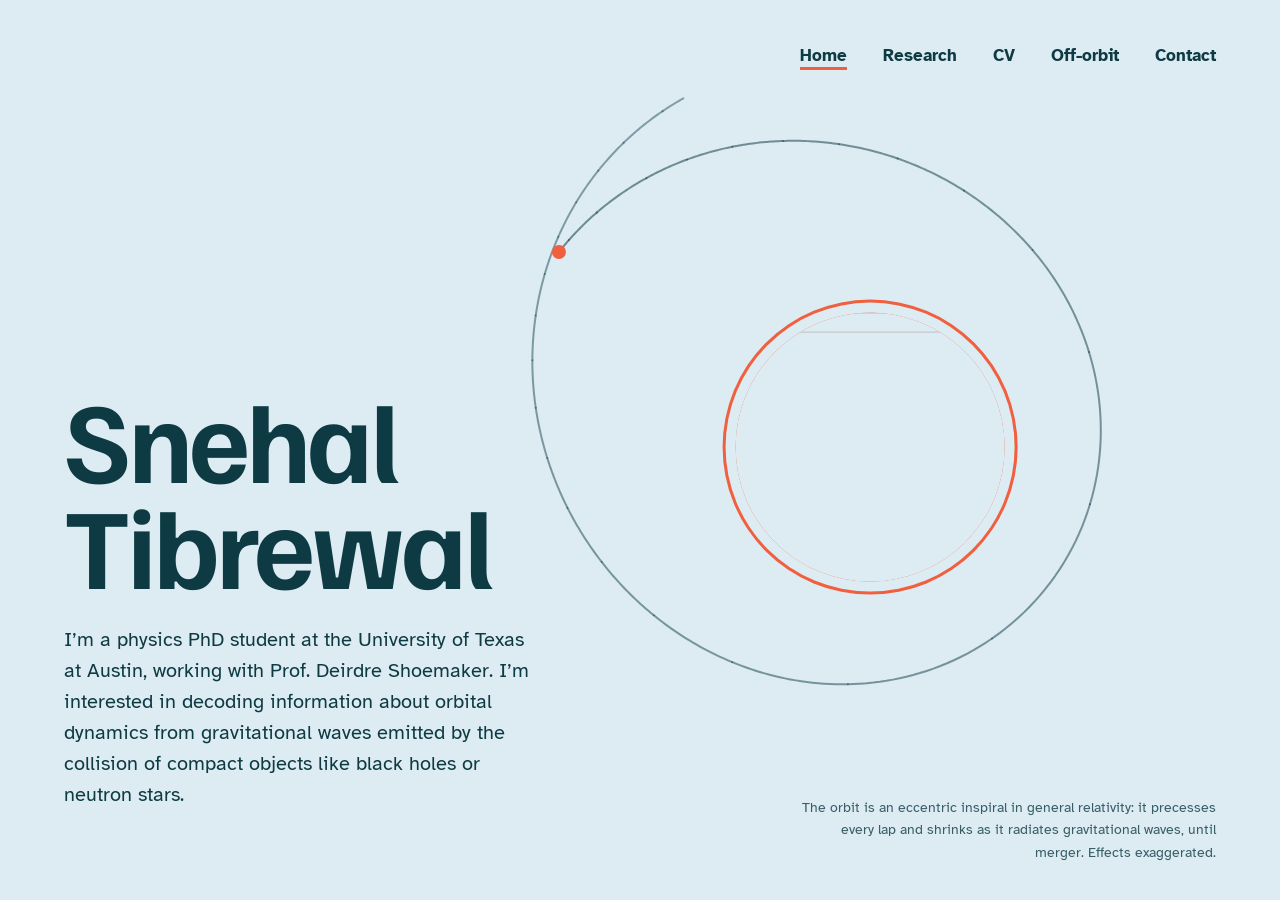
==== index.html @ 032bf4f5 "Add files via upload" ====
<!DOCTYPE html>
<html lang="en">
<head>
  <meta charset="utf-8">
  <meta name="viewport" content="width=device-width, initial-scale=1">
  <title>Snehal Tibrewal | Gravitational-wave physicist</title>
  <meta name="description" content="Snehal Tibrewal is a physics PhD student at UT Austin and LVK member working on gravitational-wave data analysis: eccentric orbits, Bayesian inference, and numerical-relativity waveform systematics.">
  <link rel="canonical" href="https://snehaltibrewal.github.io/">
  <meta property="og:title" content="Snehal Tibrewal | Gravitational-wave physicist">
  <meta property="og:description" content="Snehal Tibrewal is a physics PhD student at UT Austin and LVK member working on gravitational-wave data analysis: eccentric orbits, Bayesian inference, and numerical-relativity waveform systematics.">
  <meta property="og:url" content="https://snehaltibrewal.github.io/">
  <meta property="og:type" content="website">
  <meta property="og:image" content="https://snehaltibrewal.github.io/images/snehal.jpg">
  <link rel="icon" href="data:image/svg+xml,<svg xmlns='http://www.w3.org/2000/svg' viewBox='0 0 32 32'><rect width='32' height='32' rx='8' fill='%23DDEBF3'/><ellipse cx='15' cy='16' rx='12' ry='8' fill='none' stroke='%230E3B43' stroke-width='2.5' transform='rotate(-20 16 16)'/><circle cx='12' cy='17' r='4' fill='%230E3B43'/><circle cx='25' cy='10' r='3.2' fill='%23F0603F'/></svg>">
  <link rel="preconnect" href="https://fonts.googleapis.com">
  <link rel="preconnect" href="https://fonts.gstatic.com" crossorigin>
  <link href="https://fonts.googleapis.com/css2?family=Familjen+Grotesk:wght@500;700&family=Atkinson+Hyperlegible:ital,wght@0,400;0,700;1,400&display=swap" rel="stylesheet">
  <link rel="stylesheet" href="style.css">
  <script type="application/ld+json">
  {
    "@context": "https://schema.org",
    "@type": "Person",
    "name": "Snehal Tibrewal",
    "jobTitle": "PhD student in physics",
    "image": "https://snehaltibrewal.github.io/images/snehal.jpg",
    "affiliation": [
      { "@type": "CollegeOrUniversity", "name": "The University of Texas at Austin", "department": "Department of Physics" },
      { "@type": "Organization", "name": "LIGO–Virgo–KAGRA Collaboration" }
    ],
    "address": { "@type": "PostalAddress", "addressLocality": "Austin", "addressRegion": "TX" },
    "knowsAbout": ["Gravitational waves", "Bayesian inference", "Parameter estimation", "Orbital eccentricity", "Numerical relativity", "Waveform systematics"],
    "url": "https://snehaltibrewal.github.io/",
    "sameAs": [
      "https://scholar.google.com/citations?user=2z5o5YIAAAAJ",
      "https://inspirehep.net/authors/3115386",
      "https://orcid.org/0000-0003-4159-8291",
      "https://github.com/SnehalTibrewal"
    ]
  }
  </script>
</head>
<body class="home">
  <a class="skip" href="#main">Skip to content</a>
  <header class="top">
    <nav class="nav" aria-label="Pages">
      <a href="index.html" aria-current="page">Home</a>
      <a href="research.html">Research</a>
      <a href="cv.html">CV</a>
      <a href="off-orbit.html">Off-orbit</a>
      <a href="contact.html">Contact</a>
    </nav>
  </header>
  <main id="main" class="landing">
    <div class="stage" aria-hidden="true">
      <canvas id="orbit-canvas"></canvas>
      <img class="portrait" src="images/snehal.jpg" alt="" width="640" height="800">
    </div>
    <div class="intro">
      <h1>Snehal<br>Tibrewal</h1>
      <p>I’m a physics PhD student at the University of Texas at Austin, working with Prof. Deirdre Shoemaker. I’m interested in decoding information about orbital dynamics from gravitational waves emitted by the collision of compact objects like black holes or neutron stars.</p>
    </div>
    <p class="orbit-note">The orbit is an eccentric inspiral in general relativity: it precesses every lap and shrinks as it radiates gravitational waves, until merger. Effects exaggerated.</p>
  </main>
  <footer class="foot">
    <p>Snehal Tibrewal, The University of Texas at Austin. Hosted on GitHub Pages, no trackers.</p>
  </footer>
  <script src="orbit.js" defer></script>
</body>
</html>
---- style.css ----
/* =========================================================
   Colours and fonts. Change these to restyle the whole site.
   ========================================================= */
:root {
  --bg: #DDEBF3;      /* sky: page background */
  --ink: #0E3B43;     /* deep teal: text */
  --accent: #F0603F;  /* coral: rings, dots, underlines (decoration only) */
  --hover: #B8381E;   /* darker coral: link hover, readable on sky */
  --rule: rgba(14, 59, 67, 0.15);

  --display: "Familjen Grotesk", "Avenir Next", system-ui, sans-serif;
  --body: "Atkinson Hyperlegible", "Segoe UI", system-ui, sans-serif;

  --pad: clamp(1.25rem, 5vw, 4.5rem);
}

*, *::before, *::after { box-sizing: border-box; }
html { -webkit-text-size-adjust: 100%; }
body {
  margin: 0;
  background: var(--bg);
  color: var(--ink);
  font-family: var(--body);
  font-size: 1.125rem;
  line-height: 1.6;
  overflow-x: clip;
  min-height: 100svh;
  display: flex; flex-direction: column;
}
body > main { flex: 1 0 auto; }
img { max-width: 100%; }
a { color: var(--ink); text-underline-offset: 0.18em; }
a:hover { color: var(--hover); }
:focus-visible { outline: 3px solid var(--accent); outline-offset: 3px; border-radius: 3px; }

.skip { position: absolute; left: 1rem; top: -4rem; background: var(--ink); color: var(--bg); padding: 0.5rem 1rem; z-index: 10; }
.skip:focus { top: 1rem; }

/* ---------- Header and navigation ---------- */
.top {
  position: relative; z-index: 3;
  display: flex; flex-wrap: wrap; align-items: baseline; justify-content: space-between;
  gap: 0.75rem 2rem;
  padding: 2.25rem var(--pad) 0;
}
.home .top { justify-content: flex-end; }
.name-link {
  font-family: var(--display); font-weight: 700; font-size: 1.375rem;
  text-decoration: none;
}
.nav { display: flex; flex-wrap: wrap; gap: 0.5rem 2.25rem; font-weight: 700; font-size: 1.0625rem; }
.nav a { text-decoration: none; padding: 0.35rem 0; }
.nav a[aria-current="page"] {
  text-decoration: underline; text-decoration-color: var(--accent);
  text-decoration-thickness: 3px; text-underline-offset: 6px;
}

/* ---------- Landing page ---------- */
.landing {
  position: relative;
  min-height: 100svh;
  margin-top: -5rem;           /* let the stage run under the header */
}
.stage {
  position: absolute; top: 0; right: 0; bottom: 0; width: 64%;
  pointer-events: none;
}
.stage canvas { position: absolute; inset: 0; width: 100%; height: 100%; }
.portrait {
  position: absolute; left: 50%; top: 50%;
  width: clamp(200px, 21vw, 300px); height: auto; aspect-ratio: 1;
  transform: translate(-50%, -50%);
  border-radius: 50%; object-fit: cover; object-position: 50% 25%;
  box-shadow: 0 0 0 10px var(--bg), 0 0 0 13px var(--accent);
}
.intro {
  position: absolute; left: var(--pad); bottom: clamp(3rem, 10vh, 6rem);
  z-index: 2; max-width: 37rem;
}
.intro h1 {
  margin: 0 0 1.75rem;
  font-family: var(--display); font-weight: 700;
  font-size: clamp(3.5rem, 9vw, 8rem); line-height: 0.92; letter-spacing: -0.03em;
}
.intro p { margin: 0; font-size: 1.25rem; line-height: 1.55; max-width: 30rem; }
.orbit-note {
  position: absolute; right: var(--pad); bottom: 2.25rem; z-index: 2;
  margin: 0; font-size: 0.875rem; max-width: 26rem; text-align: right; opacity: 0.8;
}

/* ---------- Inner pages ---------- */
main.page { padding: 0 var(--pad) 6rem; }
.page-title {
  margin: clamp(3rem, 9vw, 6rem) 0 2rem;
  font-family: var(--display); font-weight: 700;
  font-size: clamp(3rem, 7vw, 6rem); line-height: 0.95; letter-spacing: -0.03em;
}
.lead { font-size: 1.25rem; max-width: 44rem; margin: 0 0 3rem; }
h2.section {
  margin: 4rem 0 1rem;
  font-family: var(--display); font-weight: 700; font-size: 1.875rem; line-height: 1.2;
}
.measure { max-width: 64rem; }

/* Research */
.project {
  display: grid; grid-template-columns: 21rem minmax(0, 40rem); gap: 2.5rem;
  align-items: start; padding: 2.25rem 0; border-top: 2px solid var(--rule);
}
.project figure { margin: 0; }
.project figure a {
  display: block; background: #fff; border-radius: 10px; padding: 10px;
  box-shadow: 0 0 0 2px var(--accent);
}
.project figure a:hover { box-shadow: 0 0 0 4px var(--accent); }
.project figure img { display: block; width: 100%; height: auto; }
.project figcaption { font-size: 0.875rem; margin-top: 0.5rem; opacity: 0.8; }
.project h3 {
  margin: 0 0 0.5rem; font-family: var(--display); font-weight: 700;
  font-size: 1.625rem; line-height: 1.2;
}
.project h3 a { text-decoration: none; }
.project h3 a:hover { text-decoration: underline; text-decoration-color: var(--accent); }
.byline { margin: 0 0 1.1rem; font-size: 0.9375rem; opacity: 0.85; }
.project p:last-child { margin: 0; }

.pubs { margin: 0; padding-left: 1.4rem; font-size: 1.0625rem; line-height: 1.55; }
.pubs li { margin-bottom: 0.9rem; }
.pubs li::marker { color: var(--accent); }

/* CV */
.cv-head { display: flex; flex-wrap: wrap; align-items: flex-end; justify-content: space-between; gap: 1rem 2rem; }
.cv-head .page-title { margin-bottom: 2rem; }
.button {
  display: inline-flex; align-items: center; gap: 0.6rem; margin-bottom: 2.5rem;
  padding: 0.85rem 1.6rem; border-radius: 999px; min-height: 44px;
  background: var(--ink); color: var(--bg); text-decoration: none; font-weight: 700;
}
.button:hover { background: var(--hover); color: #fff; }
.timeline { list-style: none; margin: 0; padding: 0; max-width: 66rem; }
.timeline li {
  display: grid; grid-template-columns: 14rem minmax(0, 1fr); gap: 2rem;
  padding: 1.35rem 0; border-top: 2px solid var(--rule);
}
.timeline .when { font-family: var(--display); font-weight: 700; font-size: 1.125rem; }
.timeline p { margin: 0; font-size: 1.1875rem; line-height: 1.5; }
.timeline p + p { margin-top: 0.35rem; font-size: 1rem; opacity: 0.85; }

/* Off-orbit */
.off-orbit { position: relative; overflow-x: clip; }
.off-orbit .doodle {
  position: absolute; right: -1rem; top: 4rem;
  width: min(36rem, 52vw); height: auto; pointer-events: none;
}
.off-orbit > *:not(.doodle) { position: relative; }
.hobbies {
  list-style: none; margin: 0; padding: 0; max-width: 56rem;
  display: grid; grid-template-columns: repeat(2, minmax(0, 1fr)); gap: 1.75rem 3rem;
}
.hobbies li {
  display: flex; align-items: center; gap: 1.1rem;
  font-family: var(--display); font-weight: 500; font-size: 1.875rem; line-height: 1.25;
}
.hobbies li::before {
  content: ""; flex: 0 0 14px; height: 14px; border-radius: 50%; background: var(--accent);
}

/* Contact */
.emails { max-width: 56rem; margin: 0; }
.emails > div {
  display: grid; grid-template-columns: 9rem auto auto; justify-content: start;
  align-items: center; gap: 0.5rem 1.5rem; padding: 1.1rem 0; border-top: 2px solid var(--rule);
}
.emails dt { font-weight: 700; font-size: 1rem; opacity: 0.85; }
.emails dd { margin: 0; display: contents; }
.addr { font-family: var(--display); font-weight: 500; font-size: 1.625rem; overflow-wrap: anywhere; user-select: all; }
.copy {
  font: inherit; font-weight: 700; font-size: 0.9375rem; cursor: pointer;
  min-height: 44px; padding: 0.5rem 1.1rem; border-radius: 999px;
  border: 2px solid var(--ink); background: transparent; color: var(--ink);
}
.copy:hover { background: var(--ink); color: var(--bg); }
.links { list-style: none; margin: 2.5rem 0 0; padding: 0; display: flex; flex-wrap: wrap; gap: 0.85rem; }
.links a {
  display: inline-block; padding: 0.75rem 1.4rem; border-radius: 999px;
  background: var(--ink); color: var(--bg); text-decoration: none; font-weight: 700;
}
.links a:hover { background: var(--hover); color: #fff; }

.foot { padding: 0 var(--pad) 2.5rem; font-size: 0.875rem; opacity: 0.75; }
.home .foot { display: none; }

/* ---------- Tablets and phones ---------- */
@media (max-width: 860px) {
  .landing { margin-top: 0; min-height: 0; display: flex; flex-direction: column; }
  .stage { position: relative; width: 100%; height: min(115vw, 560px); order: 0; }
  .intro { position: relative; left: auto; bottom: auto; padding: 0 var(--pad); order: 1; }
  .orbit-note { position: relative; right: auto; bottom: auto; text-align: left; padding: 1.5rem var(--pad) 3rem; order: 2; }
  .portrait { width: 46vw; max-width: 240px; box-shadow: 0 0 0 7px var(--bg), 0 0 0 10px var(--accent); }
  .project { grid-template-columns: 1fr; gap: 1.25rem; }
  .project figure { max-width: 28rem; }
  .timeline li { grid-template-columns: 1fr; gap: 0.25rem; }
  .off-orbit .doodle { opacity: 0.5; }
}
@media (max-width: 560px) {
  .top { padding-top: 1.5rem; }
  .nav { gap: 0.25rem 1rem; font-size: 1rem; }
  .hobbies { grid-template-columns: 1fr; }
  .hobbies li { font-size: 1.5rem; }
  .emails > div { grid-template-columns: 1fr auto; }
  .emails dt { grid-column: 1 / -1; }
  .addr { font-size: 1.25rem; }
}
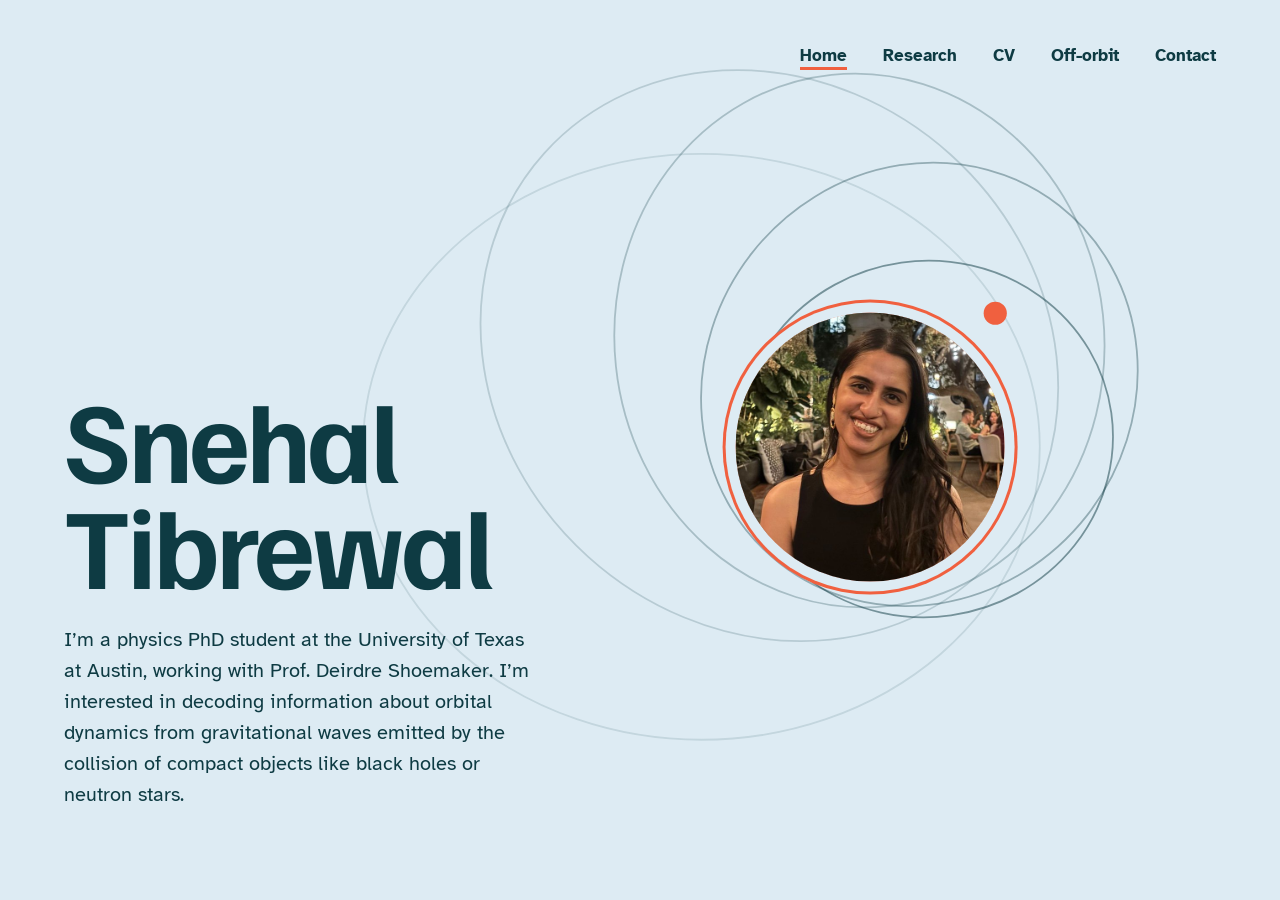
==== commit 4e5d1f50: "Add files via upload" ====
--- a/index.html
+++ b/index.html
@@ -51,19 +51,27 @@
     </nav>
   </header>
   <main id="main" class="landing">
-    <div class="stage" aria-hidden="true">
-      <canvas id="orbit-canvas"></canvas>
-      <img class="portrait" src="images/snehal.jpg" alt="" width="640" height="800">
+    <div class="stage">
+      <!-- A precessing, shrinking eccentric orbit, drawn around the photo -->
+      <svg class="orbit" viewBox="-460 -450 920 900" aria-hidden="true">
+        <g fill="none" stroke="currentColor" stroke-width="2">
+          <ellipse cx="-190" cy="0" rx="380" ry="329" opacity="0.12"/>
+          <ellipse cx="-153" cy="0" rx="340" ry="304" opacity="0.18" transform="rotate(42)"/>
+          <ellipse cx="-120" cy="0" rx="300" ry="275" opacity="0.26" transform="rotate(84)"/>
+          <ellipse cx="-89" cy="0" rx="255" ry="239" opacity="0.36" transform="rotate(128)"/>
+          <ellipse cx="-63" cy="0" rx="210" ry="200" opacity="0.5" transform="rotate(172)"/>
+        </g>
+        <circle class="star" cx="140" cy="-150" r="13"/>
+      </svg>
+      <img class="portrait" src="images/snehal.jpg" alt="Snehal Tibrewal" width="640" height="800">
     </div>
     <div class="intro">
       <h1>Snehal<br>Tibrewal</h1>
       <p>I’m a physics PhD student at the University of Texas at Austin, working with Prof. Deirdre Shoemaker. I’m interested in decoding information about orbital dynamics from gravitational waves emitted by the collision of compact objects like black holes or neutron stars.</p>
     </div>
-    <p class="orbit-note">The orbit is an eccentric inspiral in general relativity: it precesses every lap and shrinks as it radiates gravitational waves, until merger. Effects exaggerated.</p>
   </main>
   <footer class="foot">
     <p>Snehal Tibrewal, The University of Texas at Austin. Hosted on GitHub Pages, no trackers.</p>
   </footer>
-  <script src="orbit.js" defer></script>
 </body>
 </html>
--- a/style.css
+++ b/style.css
@@ -63,9 +63,12 @@
 }
 .stage {
   position: absolute; top: 0; right: 0; bottom: 0; width: 64%;
-  pointer-events: none;
-}
-.stage canvas { position: absolute; inset: 0; width: 100%; height: 100%; }
+}
+.stage .orbit {
+  position: absolute; inset: 0; width: 100%; height: 100%;
+  overflow: visible; color: var(--ink); pointer-events: none;
+}
+.stage .star { fill: var(--accent); }
 .portrait {
   position: absolute; left: 50%; top: 50%;
   width: clamp(200px, 21vw, 300px); height: auto; aspect-ratio: 1;
@@ -83,10 +86,6 @@
   font-size: clamp(3.5rem, 9vw, 8rem); line-height: 0.92; letter-spacing: -0.03em;
 }
 .intro p { margin: 0; font-size: 1.25rem; line-height: 1.55; max-width: 30rem; }
-.orbit-note {
-  position: absolute; right: var(--pad); bottom: 2.25rem; z-index: 2;
-  margin: 0; font-size: 0.875rem; max-width: 26rem; text-align: right; opacity: 0.8;
-}
 
 /* ---------- Inner pages ---------- */
 main.page { padding: 0 var(--pad) 6rem; }
@@ -193,10 +192,9 @@
 /* ---------- Tablets and phones ---------- */
 @media (max-width: 860px) {
   .landing { margin-top: 0; min-height: 0; display: flex; flex-direction: column; }
-  .stage { position: relative; width: 100%; height: min(115vw, 560px); order: 0; }
-  .intro { position: relative; left: auto; bottom: auto; padding: 0 var(--pad); order: 1; }
-  .orbit-note { position: relative; right: auto; bottom: auto; text-align: left; padding: 1.5rem var(--pad) 3rem; order: 2; }
-  .portrait { width: 46vw; max-width: 240px; box-shadow: 0 0 0 7px var(--bg), 0 0 0 10px var(--accent); }
+  .stage { position: relative; width: 100%; height: min(84vw, 440px); order: 0; overflow: hidden; }
+  .intro { position: relative; left: auto; bottom: auto; padding: 0 var(--pad) 3rem; order: 1; }
+    .portrait { width: 34vw; max-width: 200px; box-shadow: 0 0 0 7px var(--bg), 0 0 0 10px var(--accent); }
   .project { grid-template-columns: 1fr; gap: 1.25rem; }
   .project figure { max-width: 28rem; }
   .timeline li { grid-template-columns: 1fr; gap: 0.25rem; }
